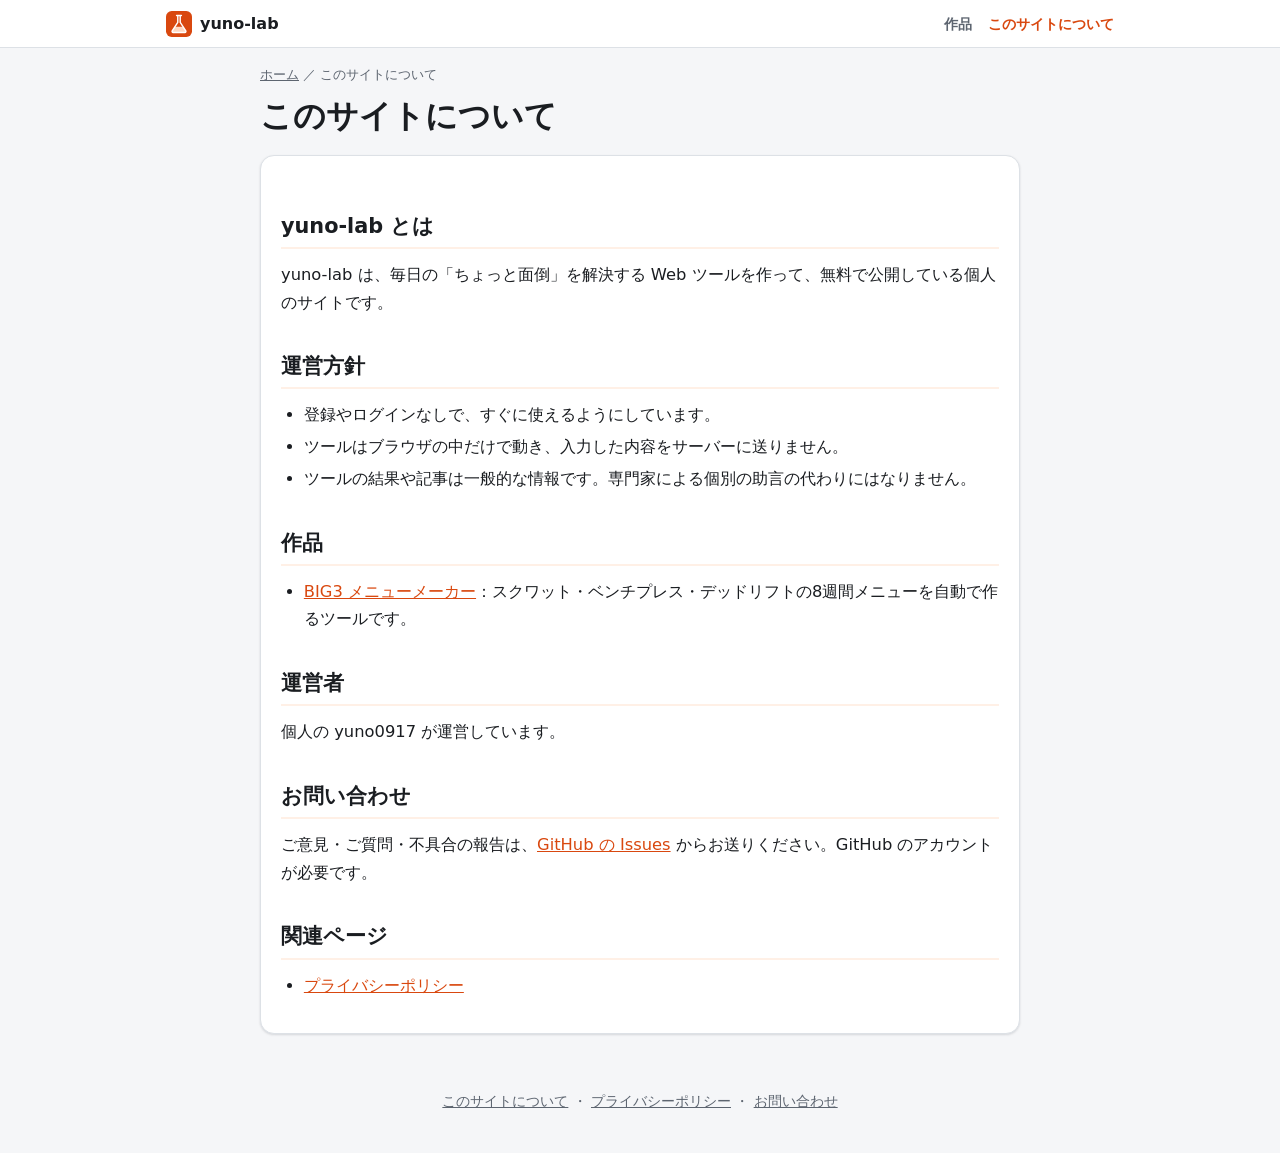
==== about.html @ 2d381446 "Add Google AdSense code, ads.txt, and ad disclosure in privacy policy Co-Authored-By: Claude Opus 5." ====
<!doctype html>
<html lang="ja">
<head>
<meta charset="utf-8">
<meta name="viewport" content="width=device-width, initial-scale=1, viewport-fit=cover">
<title>このサイトについて｜yuno-lab</title>
<meta name="description" content="yuno-lab の目的、運営方針、運営者とお問い合わせ先をまとめています。">
<link rel="canonical" href="https://yuno-lab.com/about.html">
<meta name="theme-color" content="#d9480f">
<link rel="icon" href="/favicon.svg" type="image/svg+xml">
<link rel="stylesheet" href="/assets/style.css">
<script async src="https://pagead2.googlesyndication.com/pagead/js/adsbygoogle.js?client=ca-pub-7280043806672538"
     crossorigin="anonymous"></script>
</head>
<body>

<nav class="topnav" aria-label="サイト内">
  <div class="wrap">
    <a class="brand" href="/"><img src="/favicon.svg" alt="" width="26" height="26">yuno-lab</a>
    <ul>
      <li><a class="navlink" href="/">作品</a></li>
      <li><a class="navlink" href="/about.html" aria-current="page">このサイトについて</a></li>
    </ul>
  </div>
</nav>

<main class="wrap">
  <article class="post">
    <p class="breadcrumb"><a href="/">ホーム</a> ／ このサイトについて</p>
    <header class="post-header">
      <h1>このサイトについて</h1>
    </header>
    <div class="card post-body">
      <h2>yuno-lab とは</h2>
      <p>yuno-lab は、毎日の「ちょっと面倒」を解決する Web ツールを作って、無料で公開している個人のサイトです。</p>

      <h2>運営方針</h2>
      <ul>
        <li>登録やログインなしで、すぐに使えるようにしています。</li>
        <li>ツールはブラウザの中だけで動き、入力した内容をサーバーに送りません。</li>
        <li>ツールの結果や記事は一般的な情報です。専門家による個別の助言の代わりにはなりません。</li>
      </ul>

      <h2>作品</h2>
      <ul>
        <li><a href="/big3-menu/">BIG3 メニューメーカー</a>：スクワット・ベンチプレス・デッドリフトの8週間メニューを自動で作るツールです。</li>
      </ul>

      <h2>運営者</h2>
      <p>個人の yuno0917 が運営しています。</p>

      <h2>お問い合わせ</h2>
      <p>ご意見・ご質問・不具合の報告は、<a href="https://github.com/yuno0917/yuno0917.github.io/issues/new/choose">GitHub の Issues</a> からお送りください。GitHub のアカウントが必要です。</p>

      <h2>関連ページ</h2>
      <ul>
        <li><a href="/privacy.html">プライバシーポリシー</a></li>
      </ul>
    </div>
  </article>
</main>

<footer class="site-footer">
  <div class="wrap">
    <a href="/about.html">このサイトについて</a>
    <span aria-hidden="true">・</span>
    <a href="/privacy.html">プライバシーポリシー</a>
    <span aria-hidden="true">・</span>
    <a href="https://github.com/yuno0917/yuno0917.github.io/issues/new/choose">お問い合わせ</a>
  </div>
</footer>

</body>
</html>
---- assets/style.css ----
/* BIG3 メニューメーカー */

:root {
  --bg: #f5f6f8;
  --surface: #ffffff;
  --surface-2: #f0f2f5;
  --text: #1a1d21;
  --muted: #5d6570;
  --border: #dde1e6;
  --accent: #d9480f;
  --accent-hover: #bf3f0c;
  --accent-ink: #ffffff;
  --accent-soft: #fff0e6;
  --light: #1864ab;
  --light-soft: #e7f0fa;
  --test: #a61e4d;
  --test-soft: #fcebf1;
  --acc: #5f3dc4;
  --acc-soft: #efeafd;
  --error: #c92a2a;
  --error-soft: #fdecec;
  --radius: 14px;
  --shadow: 0 1px 2px rgba(16, 24, 40, .06), 0 1px 3px rgba(16, 24, 40, .08);
  color-scheme: light;
}

@media (prefers-color-scheme: dark) {
  :root {
    --bg: #0f1216;
    --surface: #171b21;
    --surface-2: #1f252c;
    --text: #e6e8eb;
    --muted: #9aa3ad;
    --border: #2b323a;
    --accent: #ff8b4d;
    --accent-hover: #ffa06b;
    --accent-ink: #1b0d05;
    --accent-soft: #2c1a10;
    --light: #74b0f0;
    --light-soft: #132436;
    --test: #f283a9;
    --test-soft: #34161f;
    --acc: #b3a1f7;
    --acc-soft: #221c38;
    --error: #ff8787;
    --error-soft: #3a1717;
    --shadow: none;
    color-scheme: dark;
  }
}

* { box-sizing: border-box; }

html { -webkit-text-size-adjust: 100%; }

body {
  margin: 0;
  background: var(--bg);
  color: var(--text);
  font-family: "Hiragino Sans", "Hiragino Kaku Gothic ProN", "Noto Sans JP", "Yu Gothic UI", "Yu Gothic", Meiryo, system-ui, sans-serif;
  font-size: 16px;
  line-height: 1.7;
  padding-top: env(safe-area-inset-top, 0px);
  padding-bottom: env(safe-area-inset-bottom, 0px);
}

[hidden] { display: none !important; }

a { color: var(--accent); }

.wrap {
  max-width: 980px;
  margin: 0 auto;
  padding-inline: 16px;
}

/* ---- ヘッダー ---- */
.site-header { padding-block: 32px 8px; }
.eyebrow {
  display: inline-block;
  margin: 0 0 6px;
  padding: 2px 10px;
  border-radius: 999px;
  background: var(--accent-soft);
  color: var(--accent);
  font-size: .8rem;
  font-weight: 700;
}
.site-header h1 {
  margin: 0;
  font-size: clamp(1.7rem, 6vw, 2.4rem);
  line-height: 1.25;
  letter-spacing: .02em;
}
.lead { margin: 10px 0 0; color: var(--muted); max-width: 44em; }

main { padding-bottom: 32px; }

/* ---- カード ---- */
.card {
  background: var(--surface);
  border: 1px solid var(--border);
  border-radius: var(--radius);
  padding: 20px;
  margin-block: 16px;
  box-shadow: var(--shadow);
}
h2 { font-size: 1.2rem; margin: 0 0 16px; line-height: 1.4; display: flex; align-items: center; gap: 10px; }
.step-num {
  display: inline-grid;
  place-items: center;
  width: 1.7em;
  height: 1.7em;
  border-radius: 50%;
  background: var(--accent);
  color: var(--accent-ink);
  font-size: .85rem;
  flex: none;
}
.hint { color: var(--muted); font-size: .85rem; margin: 8px 0 0; }

/* ---- フォーム ---- */
fieldset { border: 0; margin: 0 0 20px; padding: 0; min-width: 0; }
legend { font-weight: 700; margin-bottom: 8px; padding: 0; }

.seg { display: flex; flex-wrap: wrap; gap: 8px; }
.seg label { position: relative; flex: 1 1 180px; }
.seg-compact label { flex-basis: 96px; }
.seg input {
  position: absolute;
  inset: 0;
  width: 100%;
  height: 100%;
  margin: 0;
  opacity: 0;
  cursor: pointer;
}
.seg span {
  display: block;
  height: 100%;
  padding: 10px 12px;
  border: 1px solid var(--border);
  border-radius: 10px;
  background: var(--surface-2);
  text-align: center;
  font-weight: 700;
  line-height: 1.4;
  cursor: pointer;
}
.seg small { display: block; margin-top: 2px; font-weight: 400; font-size: .78rem; color: var(--muted); }
.seg input:checked + span {
  border-color: var(--accent);
  background: var(--accent-soft);
  box-shadow: inset 0 0 0 1px var(--accent);
}
.seg input:focus-visible + span { outline: 3px solid var(--accent); outline-offset: 2px; }

.lifts { display: grid; gap: 10px; margin-bottom: 20px; }
.lift-row {
  display: grid;
  grid-template-columns: 15em 1fr;
  align-items: center;
  gap: 8px 12px;
  padding: 12px;
  border: 1px solid var(--border);
  border-radius: 10px;
  background: var(--surface-2);
}
.lift-name { font-weight: 700; line-height: 1.4; white-space: nowrap; }
.lift-name small { margin-left: 6px; font-weight: 400; font-size: .75rem; color: var(--muted); }
.lift-row.is-off .inputs { opacity: .45; }
.inputs { display: flex; flex-wrap: wrap; align-items: center; gap: 8px; }
.inputs .mode-reps { display: inline-flex; flex-wrap: wrap; align-items: center; gap: 8px; }
.num { display: inline-flex; align-items: center; gap: 6px; }
.num input {
  width: 6.5em;
  padding: 8px 10px;
  border: 1px solid var(--border);
  border-radius: 8px;
  background: var(--surface);
  color: var(--text);
  font: inherit;
  font-size: 1.05rem;
  font-variant-numeric: tabular-nums;
}
.num input:focus { outline: 2px solid var(--accent); outline-offset: 1px; }
.num input:disabled { cursor: not-allowed; }
.times { color: var(--muted); }
.check { display: inline-flex; align-items: center; gap: 8px; cursor: pointer; }
.check input { width: 18px; height: 18px; margin: 0; accent-color: var(--accent); flex: none; }

@media (max-width: 560px) {
  .lift-row { grid-template-columns: 1fr; }
}

.error {
  margin: 0 0 16px;
  padding: 10px 12px;
  border-radius: 8px;
  background: var(--error-soft);
  color: var(--error);
  font-weight: 700;
}

button { font: inherit; cursor: pointer; }
.primary {
  width: 100%;
  padding: 14px 20px;
  border: 0;
  border-radius: 12px;
  background: var(--accent);
  color: var(--accent-ink);
  font-size: 1.1rem;
  font-weight: 800;
  letter-spacing: .05em;
}
.primary:hover { background: var(--accent-hover); }
.primary:focus-visible, .secondary:focus-visible { outline: 3px solid var(--accent); outline-offset: 2px; }
.secondary {
  padding: 10px 16px;
  border: 1px solid var(--border);
  border-radius: 10px;
  background: var(--surface);
  color: var(--text);
  font-weight: 700;
}
.secondary:hover { border-color: var(--accent); }
.actions { display: flex; flex-wrap: wrap; gap: 8px; margin-top: 16px; }

/* ---- 結果: 概要 ---- */
.summary-meta { margin: -8px 0 12px; color: var(--muted); }
.summary-list {
  list-style: none;
  margin: 0;
  padding: 0;
  display: grid;
  grid-template-columns: repeat(auto-fit, minmax(140px, 1fr));
  gap: 8px;
}
.summary-list li {
  display: flex;
  flex-direction: column;
  padding: 10px 12px;
  border-radius: 10px;
  background: var(--surface-2);
}
.sum-name { font-weight: 700; }
.sum-val { font-variant-numeric: tabular-nums; }
.sum-tm { color: var(--muted); font-size: .85rem; font-variant-numeric: tabular-nums; }
.share-box { margin-top: 12px; }
.share-box input {
  width: 100%;
  padding: 8px 10px;
  border: 1px solid var(--border);
  border-radius: 8px;
  background: var(--surface-2);
  color: var(--text);
  font: inherit;
  font-size: .85rem;
}
.share-status { margin: 6px 0 0; color: var(--muted); font-size: .85rem; }

/* ---- 結果: 週タブ ---- */
.tabs {
  position: sticky;
  top: env(safe-area-inset-top, 0px);
  z-index: 5;
  display: flex;
  gap: 6px;
  margin-top: 8px;
  padding: 8px 2px;
  overflow-x: auto;
  background: var(--bg);
  scrollbar-width: thin;
}
.tab {
  flex: 0 0 auto;
  display: flex;
  flex-direction: column;
  align-items: center;
  min-width: 64px;
  padding: 6px 10px;
  border: 1px solid var(--border);
  border-radius: 10px;
  background: var(--surface);
  color: var(--text);
  font-weight: 700;
  line-height: 1.35;
}
.tab-tag { font-size: .7rem; color: var(--muted); }
.tab.is-light .tab-tag { color: var(--light); }
.tab.is-test .tab-tag { color: var(--test); }
.tab[aria-selected="true"] { background: var(--accent); border-color: var(--accent); color: var(--accent-ink); }
.tab[aria-selected="true"] .tab-tag { color: inherit; }
.tab:focus-visible { outline: 3px solid var(--accent); outline-offset: 2px; }

/* ---- 結果: 週と日 ---- */
.week-head h3 { margin: 12px 0 4px; font-size: 1.3rem; display: flex; align-items: center; flex-wrap: wrap; gap: 8px; }
.week-note { margin: 0 0 12px; color: var(--muted); }
.days { display: grid; grid-template-columns: repeat(auto-fill, minmax(280px, 1fr)); gap: 12px; }
.day {
  padding: 16px;
  border: 1px solid var(--border);
  border-radius: var(--radius);
  background: var(--surface);
  box-shadow: var(--shadow);
}
.day-title { margin: 0 0 10px; font-size: 1.05rem; display: flex; align-items: center; gap: 8px; }
.ex-list { list-style: none; margin: 0; padding: 0; display: grid; gap: 10px; }
.ex {
  padding: 10px 12px;
  border-left: 4px solid var(--accent);
  border-radius: 10px;
  background: var(--surface-2);
}
.ex.is-light { border-left-color: var(--light); }
.ex.ex-acc { border-left-color: var(--acc); }
.ex-top { display: flex; align-items: center; gap: 6px; font-weight: 700; }
.ex-load { display: flex; align-items: baseline; flex-wrap: wrap; gap: 4px 12px; }
.ex-weight { font-size: 1.65rem; font-weight: 800; line-height: 1.2; font-variant-numeric: tabular-nums; }
.ex-weight small { margin-left: 2px; font-size: .9rem; font-weight: 700; }
.ex-sets { font-weight: 700; }
.ex-meta { display: flex; flex-wrap: wrap; gap: 2px 14px; color: var(--muted); font-size: .85rem; }

.badge {
  display: inline-block;
  padding: 1px 8px;
  border-radius: 999px;
  background: var(--accent-soft);
  color: var(--accent);
  font-size: .72rem;
  font-weight: 700;
  line-height: 1.6;
  white-space: nowrap;
}
.badge-light { background: var(--light-soft); color: var(--light); }
.badge-test { background: var(--test-soft); color: var(--test); }
.badge-acc { background: var(--acc-soft); color: var(--acc); }

.day-test { border-color: var(--test); }
.day-lead { margin: 0 0 12px; color: var(--muted); font-size: .88rem; }
.test-lift { margin-bottom: 14px; padding: 10px 12px; border-radius: 10px; background: var(--surface-2); }
.test-lift h5 { margin: 0 0 4px; font-size: 1rem; }
.test-steps { margin: 0; padding-left: 1.4em; font-variant-numeric: tabular-nums; }
.test-steps li { margin: 3px 0; line-height: 1.45; }
.ts-weight { font-weight: 700; }
.ts-note { display: block; color: var(--muted); font-size: .8rem; }
.test-steps li.is-attempt .ts-weight { color: var(--test); }
.test-next { margin: 6px 0 0; font-size: .88rem; }

.warmup-note { margin-top: 16px; color: var(--muted); font-size: .9rem; }

/* ---- 解説 ---- */
.article h2 { margin-top: 32px; }
.article h2:first-child { margin-top: 0; }
.article h3 { margin: 18px 0 4px; font-size: 1rem; }
.article p { margin: 0 0 8px; }
.article ol { padding-left: 1.3em; }
.table-wrap { overflow-x: auto; margin-top: 12px; }
.plan-table { width: 100%; min-width: 320px; border-collapse: collapse; font-size: .92rem; font-variant-numeric: tabular-nums; }
.plan-table caption { text-align: left; color: var(--muted); font-size: .85rem; padding-bottom: 6px; }
.plan-table th, .plan-table td { padding: 8px 10px; border-bottom: 1px solid var(--border); text-align: left; white-space: nowrap; }
.plan-table thead th { background: var(--surface-2); }
.plan-table tr.is-light td { color: var(--light); }
.plan-table tr.is-test td { color: var(--test); }
.disclaimer { padding: 12px 16px; border-radius: 10px; background: var(--surface-2); font-size: .9rem; }
.disclaimer p:last-child { margin-bottom: 0; }

/* ---- フッター ---- */
.site-footer { padding-block: 8px 40px; text-align: center; color: var(--muted); font-size: .85rem; }
.site-footer a { color: inherit; }

/* ---- プライバシーポリシーなど本文ページ ---- */
.doc h2 { margin-top: 28px; }
.doc h2:first-of-type { margin-top: 0; }
.doc ul { padding-left: 1.3em; }
.back-link { display: inline-block; margin-top: 16px; }

/* ---- 上部ナビ ---- */
.topnav { border-bottom: 1px solid var(--border); background: var(--surface); }
.topnav .wrap {
  display: flex;
  flex-wrap: wrap;
  align-items: center;
  justify-content: space-between;
  gap: 6px 16px;
  padding-block: 10px;
}
.brand { display: inline-flex; align-items: center; gap: 8px; color: var(--text); font-weight: 800; text-decoration: none; }
.brand img { width: 26px; height: 26px; }
.topnav ul { display: flex; flex-wrap: wrap; gap: 4px 16px; margin: 0; padding: 0; list-style: none; }
.navlink { color: var(--muted); font-size: .9rem; font-weight: 700; text-decoration: none; }
.navlink:hover, .navlink[aria-current="page"] { color: var(--accent); }

/* ---- 記事ページ ---- */
.post { max-width: 760px; margin-inline: auto; }
.breadcrumb { margin: 16px 0 0; color: var(--muted); font-size: .8rem; }
.breadcrumb a { color: inherit; }
.post-header h1 { margin: 8px 0; font-size: clamp(1.5rem, 5vw, 2rem); line-height: 1.4; }
.post-meta { margin: 0; color: var(--muted); font-size: .85rem; }
.post-lead { margin: 16px 0 0; font-size: 1.05rem; }
.post-body { font-size: 1.02rem; }
.post-body h2 {
  display: block;
  margin: 36px 0 12px;
  padding-bottom: 6px;
  border-bottom: 2px solid var(--accent-soft);
  font-size: 1.3rem;
}
.post-body h3 { margin: 24px 0 8px; font-size: 1.08rem; }
.post-body p { margin: 0 0 14px; }
.post-body ul, .post-body ol { margin: 0 0 14px; padding-left: 1.4em; }
.post-body li { margin: 4px 0; }
.toc { margin: 20px 0 8px; padding: 12px 16px; border-radius: 10px; background: var(--surface-2); }
.toc p { margin: 0 0 4px; font-weight: 700; }
.toc ol { margin: 0; padding-left: 1.3em; }
.toc a { color: var(--text); }
.callout { margin: 16px 0; padding: 12px 16px; border-left: 4px solid var(--accent); border-radius: 0 10px 10px 0; background: var(--accent-soft); }
.callout.warn { border-left-color: var(--test); background: var(--test-soft); }
.callout.info { border-left-color: var(--light); background: var(--light-soft); }
.callout p:last-child, .callout ul:last-child { margin-bottom: 0; }
.data-table { width: 100%; min-width: 320px; border-collapse: collapse; font-size: .92rem; font-variant-numeric: tabular-nums; }
.data-table caption { padding-bottom: 6px; color: var(--muted); font-size: .85rem; text-align: left; }
.data-table th, .data-table td { padding: 8px 10px; border-bottom: 1px solid var(--border); text-align: left; vertical-align: top; }
.data-table thead th { background: var(--surface-2); white-space: nowrap; }
.cta { margin: 36px 0 8px; padding: 20px; border-radius: var(--radius); background: var(--accent-soft); text-align: center; }
.cta p { margin: 0 0 12px; font-weight: 700; }
.btn-link {
  display: inline-block;
  padding: 12px 22px;
  border-radius: 12px;
  background: var(--accent);
  color: var(--accent-ink);
  font-weight: 800;
  text-decoration: none;
}
.btn-link:hover { background: var(--accent-hover); }
.btn-link:focus-visible { outline: 3px solid var(--accent); outline-offset: 2px; }
.section-title { display: block; margin: 32px 0 12px; font-size: 1.1rem; }
.article-list {
  display: grid;
  grid-template-columns: repeat(auto-fill, minmax(260px, 1fr));
  gap: 12px;
  margin: 0;
  padding: 0;
  list-style: none;
}
.article-list a {
  display: block;
  height: 100%;
  padding: 16px;
  border: 1px solid var(--border);
  border-radius: var(--radius);
  background: var(--surface);
  color: var(--text);
  text-decoration: none;
  box-shadow: var(--shadow);
}
.article-list a:hover { border-color: var(--accent); }
.al-title { display: block; margin-bottom: 6px; font-weight: 800; line-height: 1.45; }
.al-desc { display: block; color: var(--muted); font-size: .88rem; line-height: 1.6; }
.calc {
  display: flex;
  flex-wrap: wrap;
  align-items: center;
  gap: 8px;
  margin: 12px 0 16px;
  padding: 16px;
  border-radius: 10px;
  background: var(--surface-2);
}
.calc-result { width: 100%; margin: 4px 0 0 !important; font-size: 1.2rem; font-weight: 800; font-variant-numeric: tabular-nums; }

/* ---- 印刷 ---- */
@media print {
  :root {
    --bg: #fff; --surface: #fff; --surface-2: #f3f4f6; --text: #000; --muted: #444; --border: #bbb;
    --accent: #b33c0c; --accent-soft: #fff; --light: #14508a; --light-soft: #fff;
    --test: #8a1a40; --test-soft: #fff; --acc: #4a2fa0; --acc-soft: #fff; --shadow: none;
    color-scheme: light;
  }
  body { font-size: 11pt; }
  .topnav, .site-header .eyebrow, .lead, #form-section, .tabs, .actions, .share-box, .article, .more-articles, .site-footer, .day-test button { display: none !important; }
  .site-header { padding-block: 0; }
  .week-panel[hidden] { display: block !important; }
  .week-panel { break-after: page; }
  .days { grid-template-columns: repeat(2, 1fr); }
  .day, .ex, .test-lift { break-inside: avoid; }
}

/* ---- トップページの作品カード ---- */
.work-list { display: grid; gap: 16px; margin: 0; padding: 0; list-style: none; }
.work-card {
  display: grid;
  grid-template-columns: minmax(0, 1fr);
  overflow: hidden;
  border: 1px solid var(--border);
  border-radius: var(--radius);
  background: var(--surface);
  box-shadow: var(--shadow);
}
@media (min-width: 720px) { .work-card { grid-template-columns: 1fr 1fr; } }
.work-thumb { display: block; }
.work-thumb img { display: block; width: 100%; height: 100%; object-fit: cover; aspect-ratio: 1200 / 630; }
.work-body { padding: 20px; }
.work-body h3 { margin: 0 0 8px; font-size: 1.25rem; }
.work-body h3 a { color: var(--text); text-decoration: none; }
.work-body p { margin: 0 0 16px; color: var(--muted); }
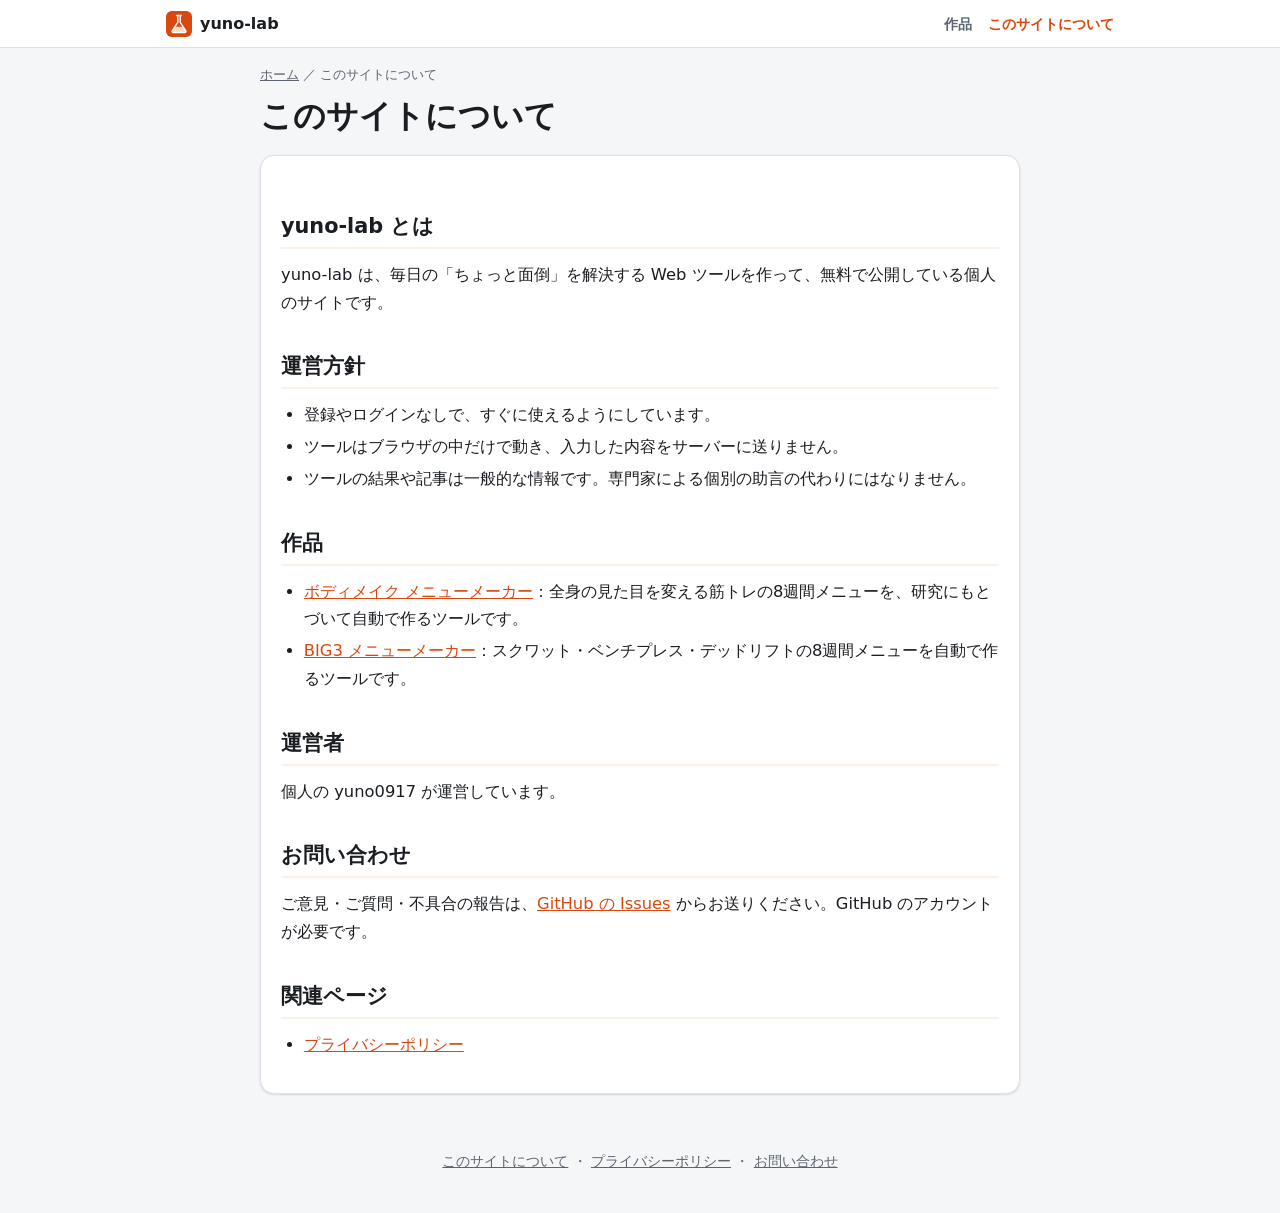
==== commit 090c6a22: "Link the new body-make menu maker Co-Authored-By: Claude Opus 5.5 <noreply@anthropic.com>" ====
--- a/about.html
+++ b/about.html
@@ -43,6 +43,7 @@
 
       <h2>作品</h2>
       <ul>
+        <li><a href="/body-menu/">ボディメイク メニューメーカー</a>：全身の見た目を変える筋トレの8週間メニューを、研究にもとづいて自動で作るツールです。</li>
         <li><a href="/big3-menu/">BIG3 メニューメーカー</a>：スクワット・ベンチプレス・デッドリフトの8週間メニューを自動で作るツールです。</li>
       </ul>
 
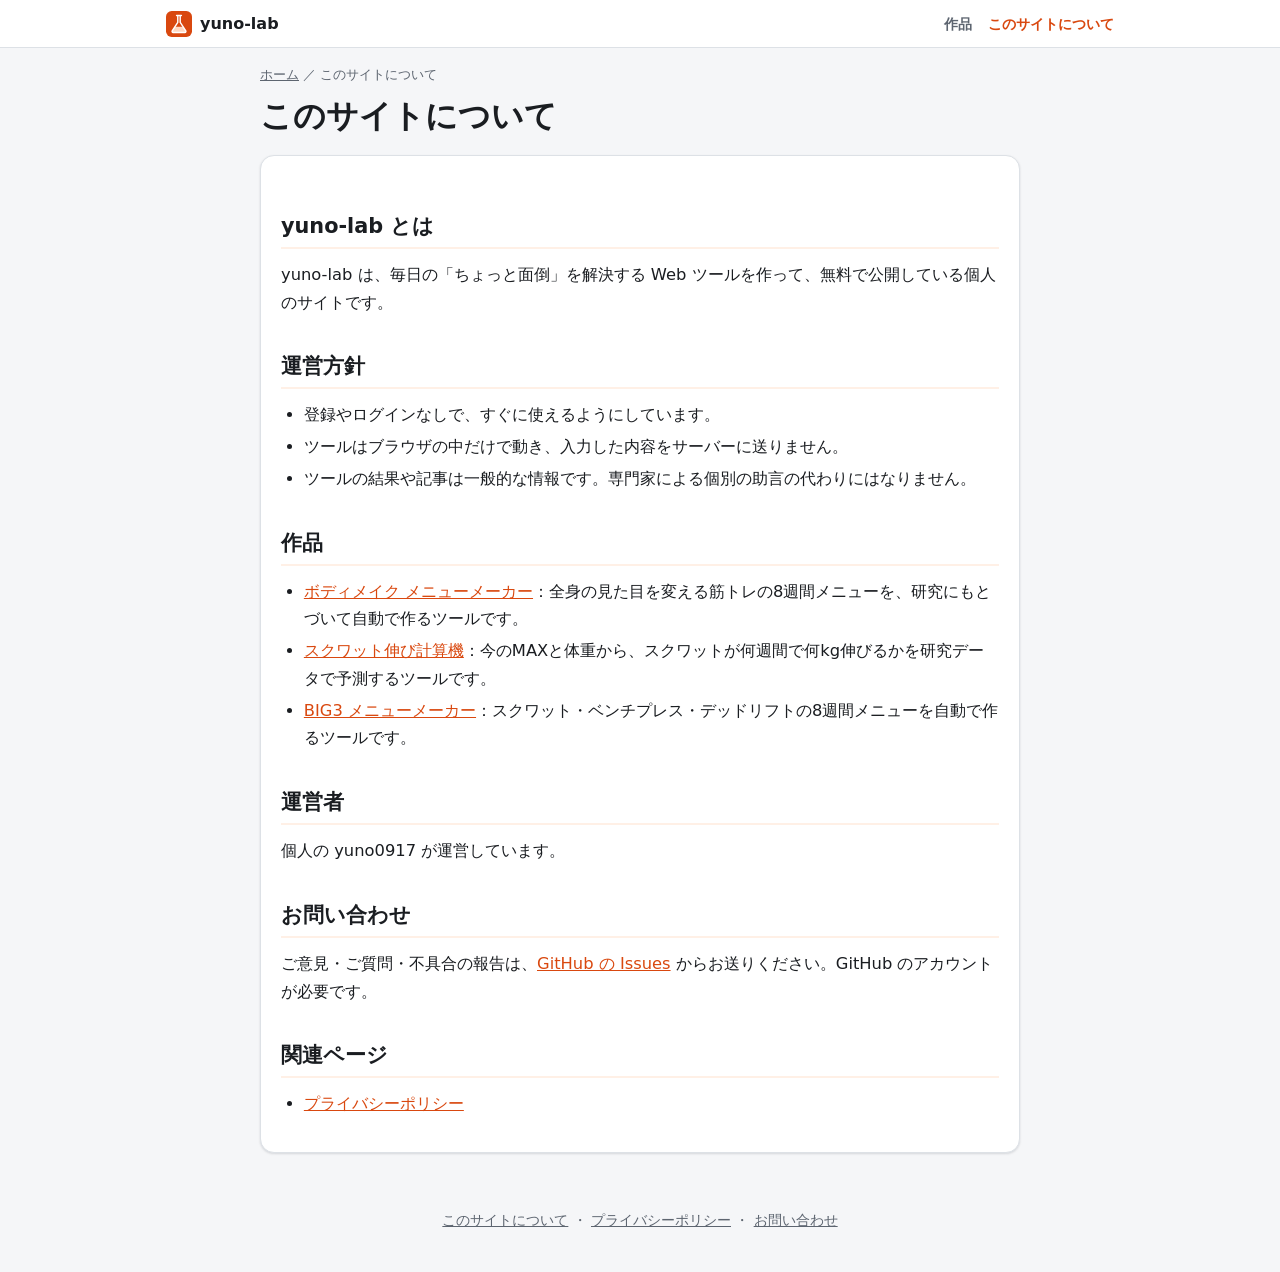
==== commit a5ff027e: "Link the new squat progress calculator Co-Authored-By: Claude Opus 5.5 <noreply@anthropic.com>" ====
--- a/about.html
+++ b/about.html
@@ -44,6 +44,7 @@
       <h2>作品</h2>
       <ul>
         <li><a href="/body-menu/">ボディメイク メニューメーカー</a>：全身の見た目を変える筋トレの8週間メニューを、研究にもとづいて自動で作るツールです。</li>
+        <li><a href="/squat-goal/">スクワット伸び計算機</a>：今のMAXと体重から、スクワットが何週間で何kg伸びるかを研究データで予測するツールです。</li>
         <li><a href="/big3-menu/">BIG3 メニューメーカー</a>：スクワット・ベンチプレス・デッドリフトの8週間メニューを自動で作るツールです。</li>
       </ul>
 
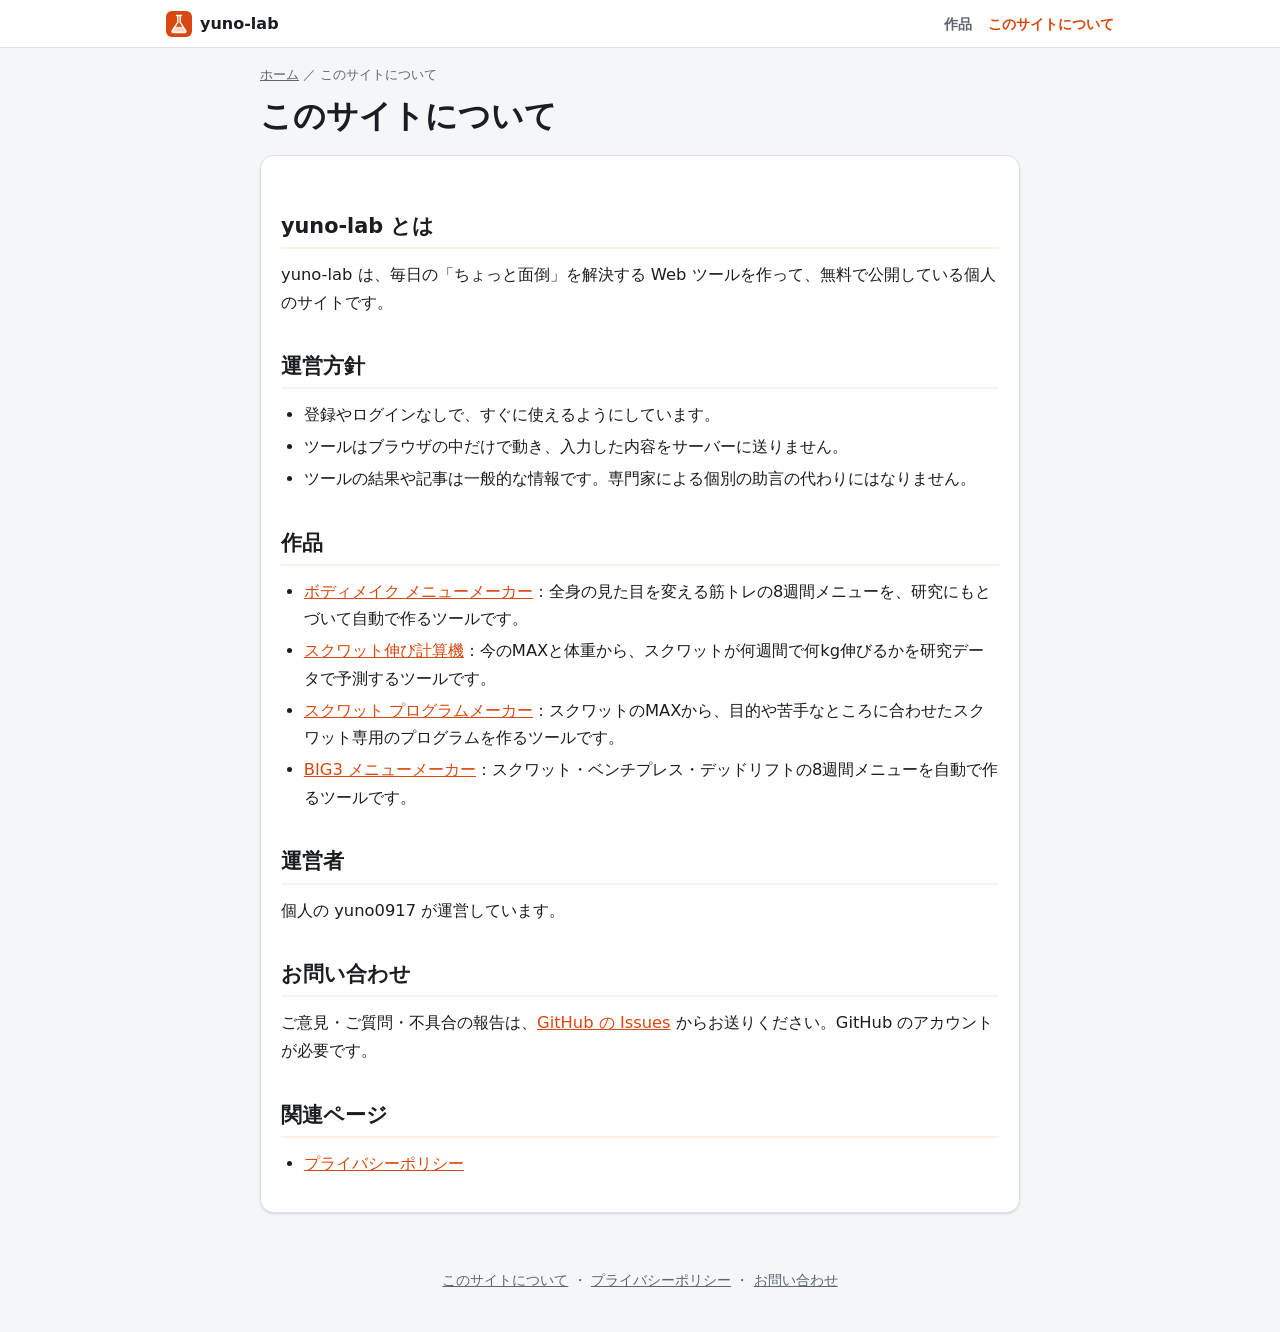
==== commit be071e86: "Link the new squat program maker Co-Authored-By: Claude Opus 5.5 <noreply@anthropic.com>" ====
--- a/about.html
+++ b/about.html
@@ -45,6 +45,7 @@
       <ul>
         <li><a href="/body-menu/">ボディメイク メニューメーカー</a>：全身の見た目を変える筋トレの8週間メニューを、研究にもとづいて自動で作るツールです。</li>
         <li><a href="/squat-goal/">スクワット伸び計算機</a>：今のMAXと体重から、スクワットが何週間で何kg伸びるかを研究データで予測するツールです。</li>
+        <li><a href="/squat-program/">スクワット プログラムメーカー</a>：スクワットのMAXから、目的や苦手なところに合わせたスクワット専用のプログラムを作るツールです。</li>
         <li><a href="/big3-menu/">BIG3 メニューメーカー</a>：スクワット・ベンチプレス・デッドリフトの8週間メニューを自動で作るツールです。</li>
       </ul>
 
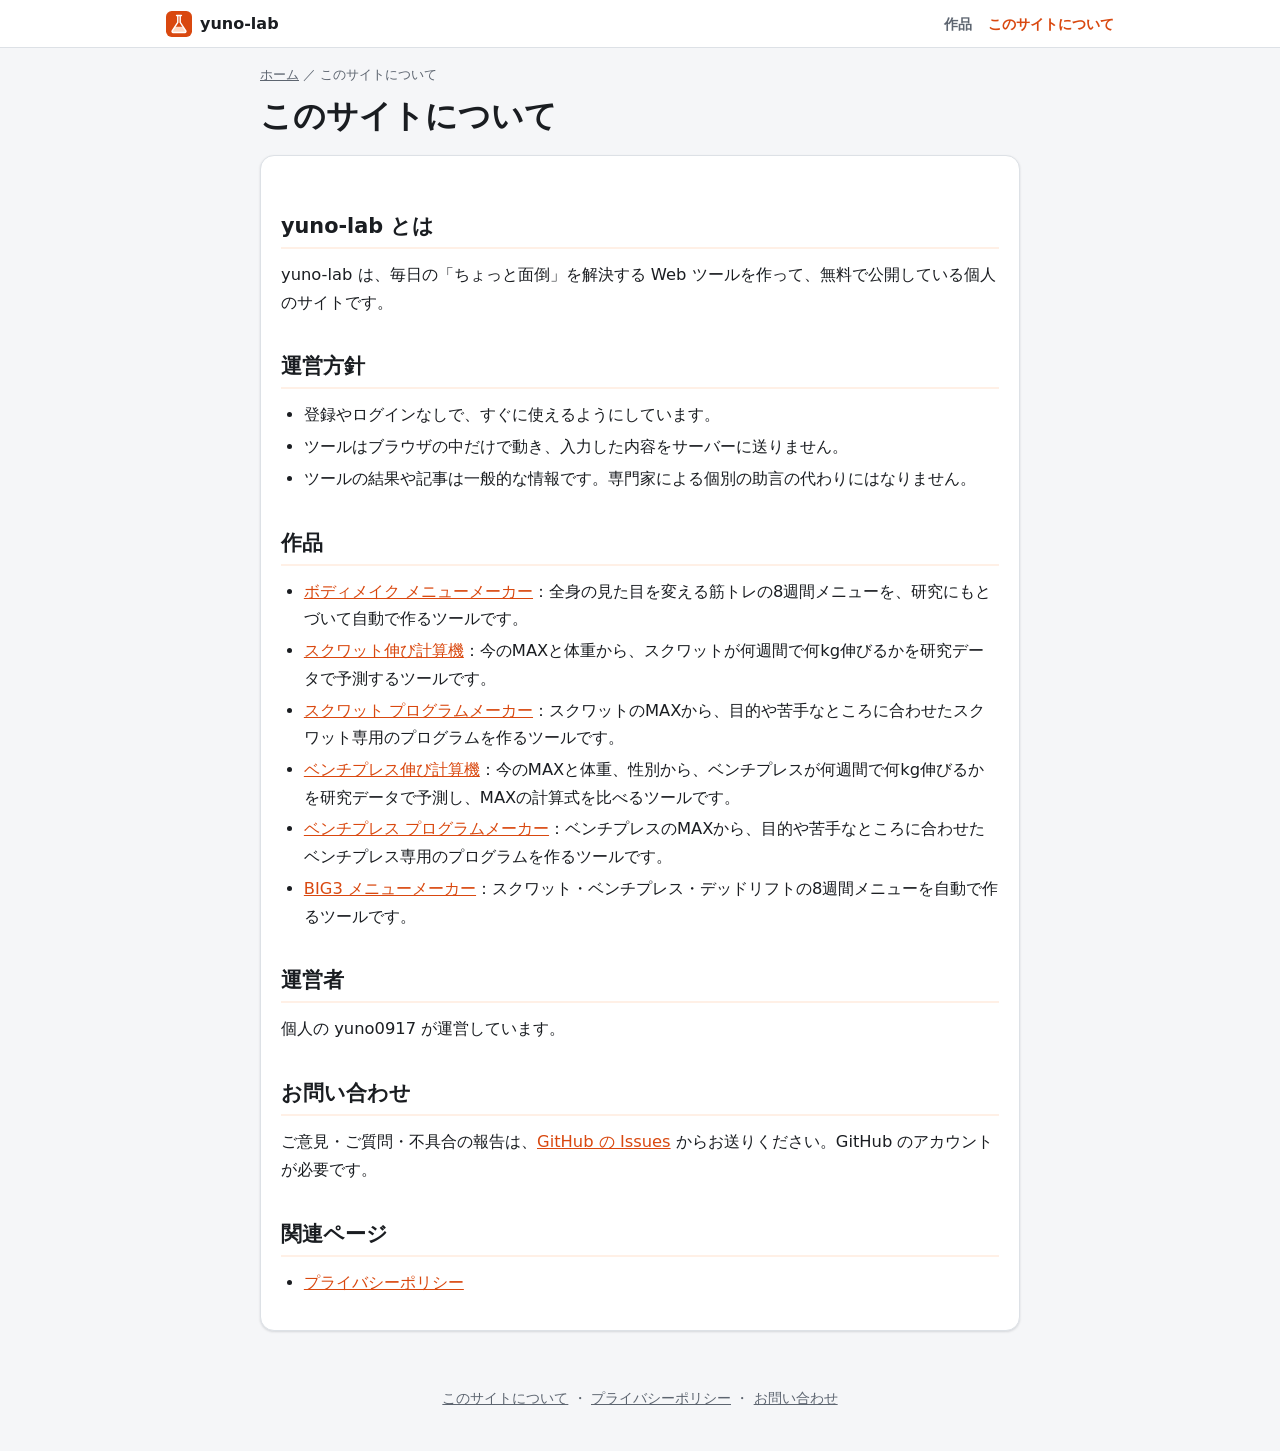
==== commit 14d515da: "Link the new bench press tools Co-Authored-By: Claude Opus 5.5 <noreply@anthropic.com>" ====
--- a/about.html
+++ b/about.html
@@ -46,6 +46,8 @@
         <li><a href="/body-menu/">ボディメイク メニューメーカー</a>：全身の見た目を変える筋トレの8週間メニューを、研究にもとづいて自動で作るツールです。</li>
         <li><a href="/squat-goal/">スクワット伸び計算機</a>：今のMAXと体重から、スクワットが何週間で何kg伸びるかを研究データで予測するツールです。</li>
         <li><a href="/squat-program/">スクワット プログラムメーカー</a>：スクワットのMAXから、目的や苦手なところに合わせたスクワット専用のプログラムを作るツールです。</li>
+        <li><a href="/bench-goal/">ベンチプレス伸び計算機</a>：今のMAXと体重、性別から、ベンチプレスが何週間で何kg伸びるかを研究データで予測し、MAXの計算式を比べるツールです。</li>
+        <li><a href="/bench-program/">ベンチプレス プログラムメーカー</a>：ベンチプレスのMAXから、目的や苦手なところに合わせたベンチプレス専用のプログラムを作るツールです。</li>
         <li><a href="/big3-menu/">BIG3 メニューメーカー</a>：スクワット・ベンチプレス・デッドリフトの8週間メニューを自動で作るツールです。</li>
       </ul>
 
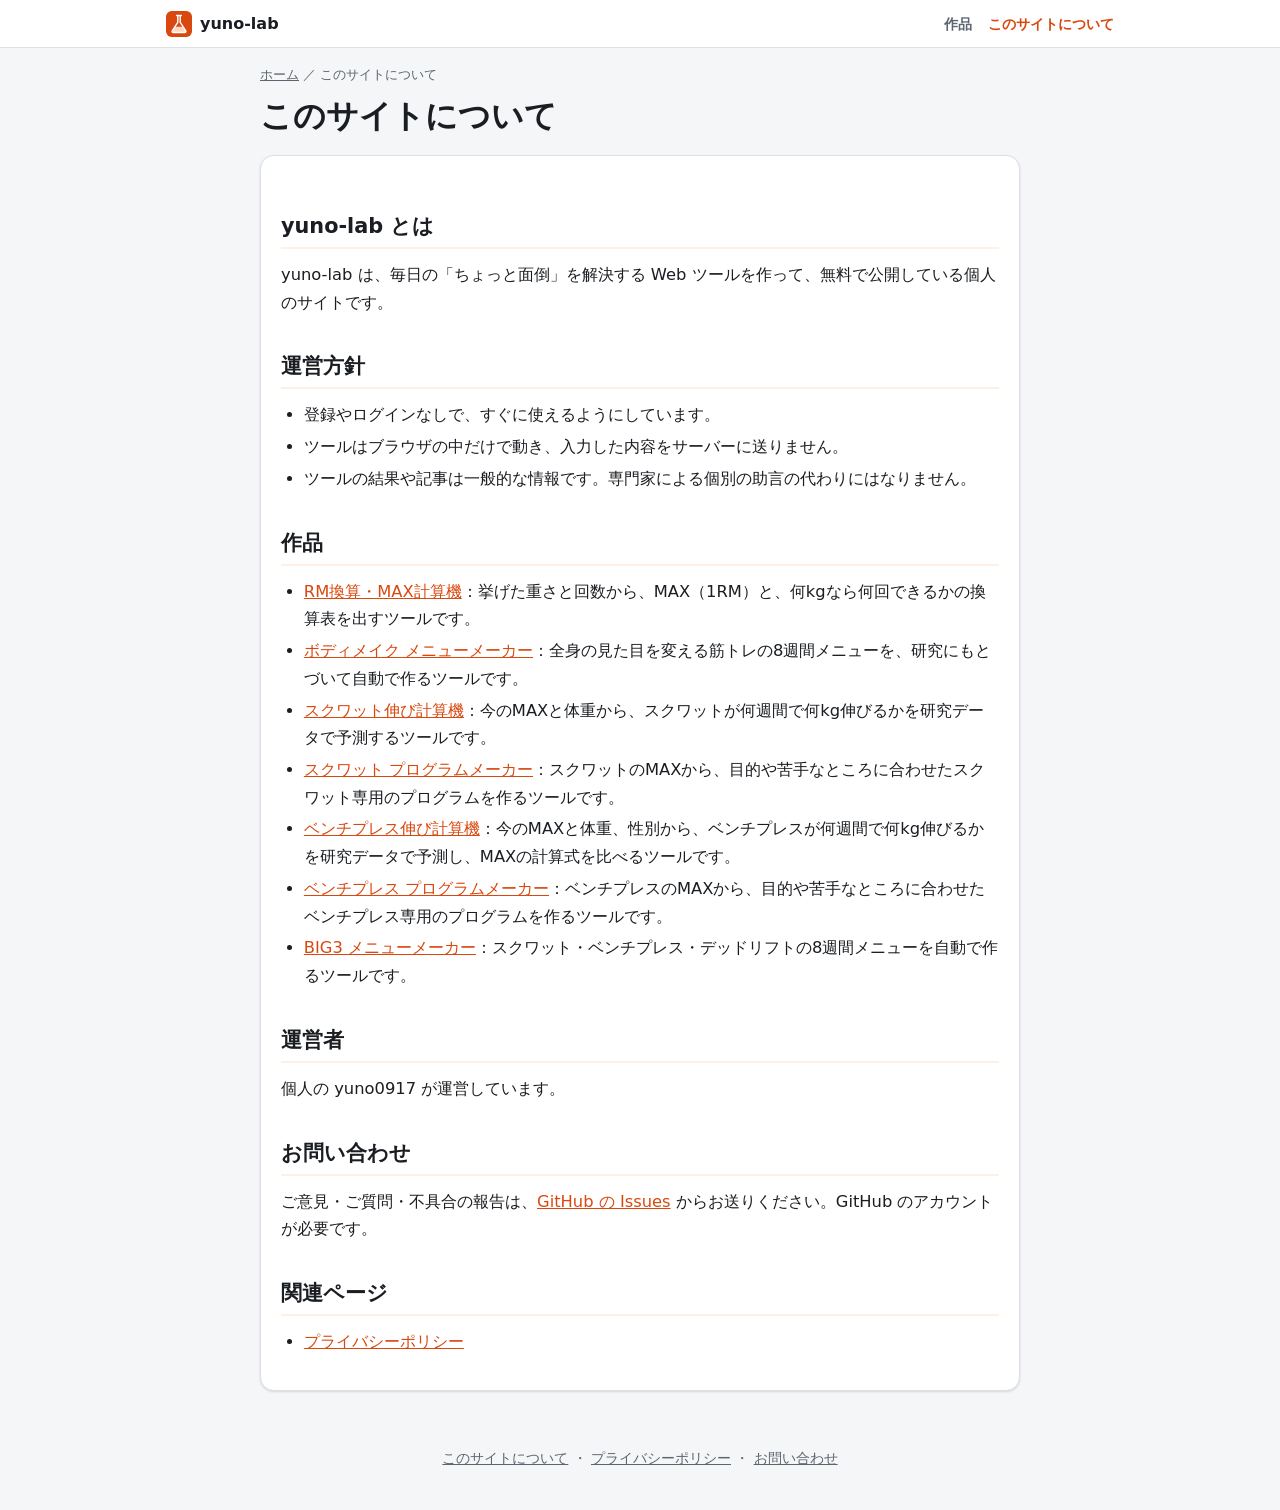
==== commit 1ada42b1: "Link the new RM conversion calculator Co-Authored-By: Claude Opus 5.5 <noreply@anthropic.com>" ====
--- a/about.html
+++ b/about.html
@@ -43,6 +43,7 @@
 
       <h2>作品</h2>
       <ul>
+        <li><a href="/rm-calc/">RM換算・MAX計算機</a>：挙げた重さと回数から、MAX（1RM）と、何kgなら何回できるかの換算表を出すツールです。</li>
         <li><a href="/body-menu/">ボディメイク メニューメーカー</a>：全身の見た目を変える筋トレの8週間メニューを、研究にもとづいて自動で作るツールです。</li>
         <li><a href="/squat-goal/">スクワット伸び計算機</a>：今のMAXと体重から、スクワットが何週間で何kg伸びるかを研究データで予測するツールです。</li>
         <li><a href="/squat-program/">スクワット プログラムメーカー</a>：スクワットのMAXから、目的や苦手なところに合わせたスクワット専用のプログラムを作るツールです。</li>
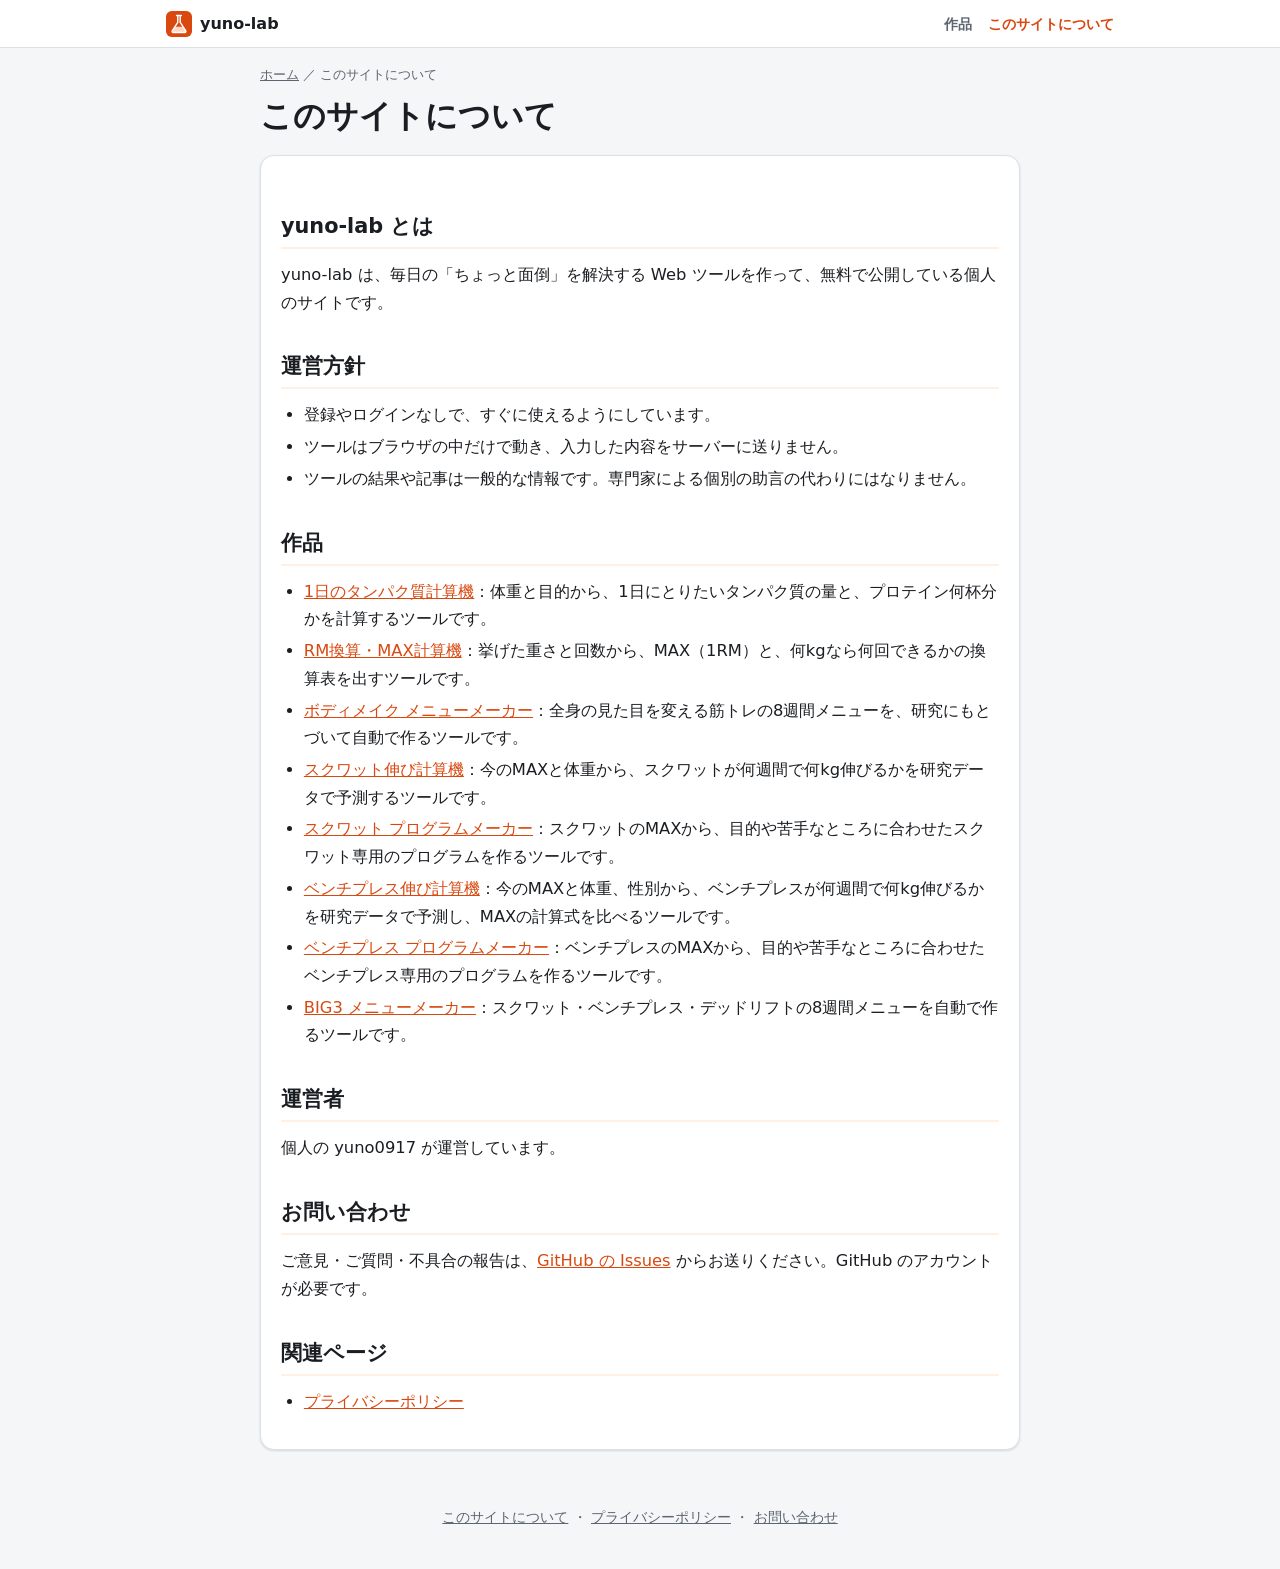
==== commit 7da92dd7: "Add the daily protein calculator Co-Authored-By: Claude Opus 5.5 <noreply@anthropic.com>" ====
--- a/about.html
+++ b/about.html
@@ -43,6 +43,7 @@
 
       <h2>作品</h2>
       <ul>
+        <li><a href="/protein-calc/">1日のタンパク質計算機</a>：体重と目的から、1日にとりたいタンパク質の量と、プロテイン何杯分かを計算するツールです。</li>
         <li><a href="/rm-calc/">RM換算・MAX計算機</a>：挙げた重さと回数から、MAX（1RM）と、何kgなら何回できるかの換算表を出すツールです。</li>
         <li><a href="/body-menu/">ボディメイク メニューメーカー</a>：全身の見た目を変える筋トレの8週間メニューを、研究にもとづいて自動で作るツールです。</li>
         <li><a href="/squat-goal/">スクワット伸び計算機</a>：今のMAXと体重から、スクワットが何週間で何kg伸びるかを研究データで予測するツールです。</li>
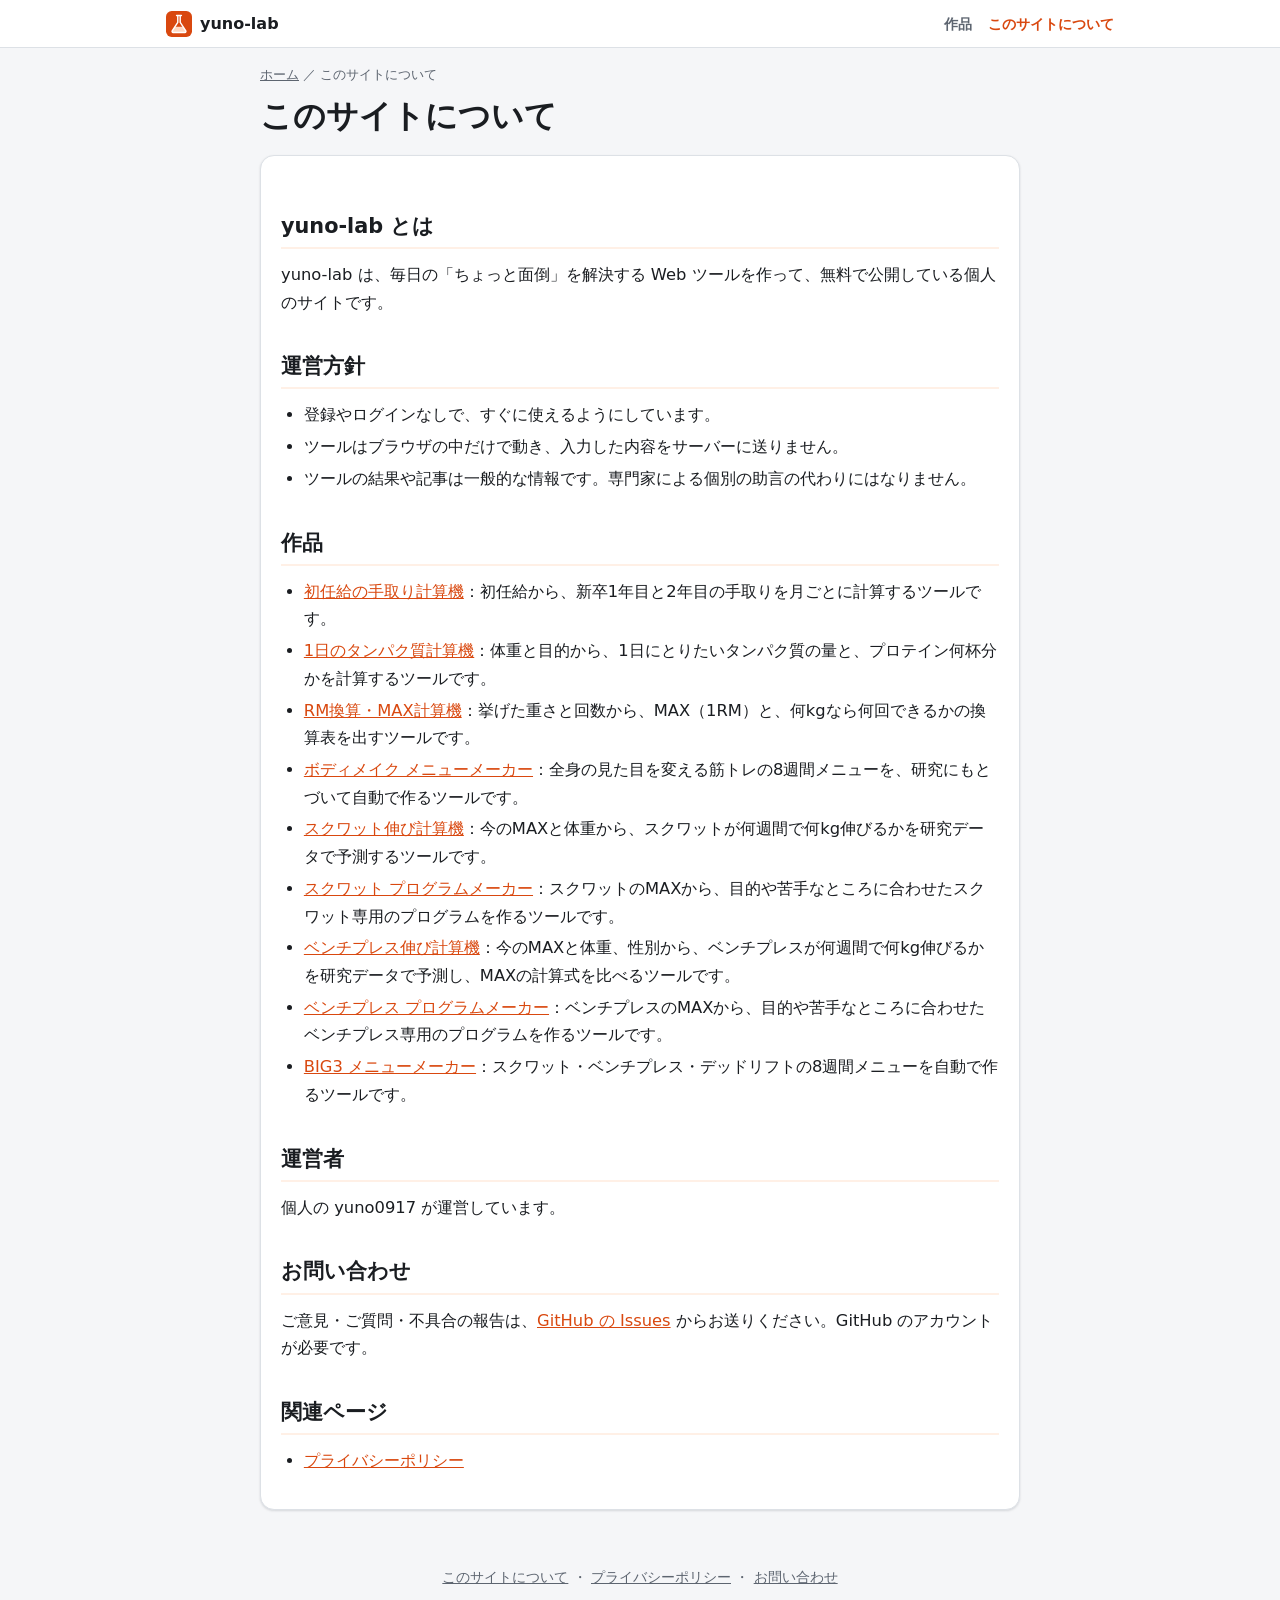
==== commit fcdc3829: "トップ・このサイトについて・robots.txt に初任給の手取り計算機を追加 Co-Authored-By: Claude Opus 5.5 <noreply@anthropic.com>" ====
--- a/about.html
+++ b/about.html
@@ -43,6 +43,7 @@
 
       <h2>作品</h2>
       <ul>
+        <li><a href="/shoninkyu/">初任給の手取り計算機</a>：初任給から、新卒1年目と2年目の手取りを月ごとに計算するツールです。</li>
         <li><a href="/protein-calc/">1日のタンパク質計算機</a>：体重と目的から、1日にとりたいタンパク質の量と、プロテイン何杯分かを計算するツールです。</li>
         <li><a href="/rm-calc/">RM換算・MAX計算機</a>：挙げた重さと回数から、MAX（1RM）と、何kgなら何回できるかの換算表を出すツールです。</li>
         <li><a href="/body-menu/">ボディメイク メニューメーカー</a>：全身の見た目を変える筋トレの8週間メニューを、研究にもとづいて自動で作るツールです。</li>
